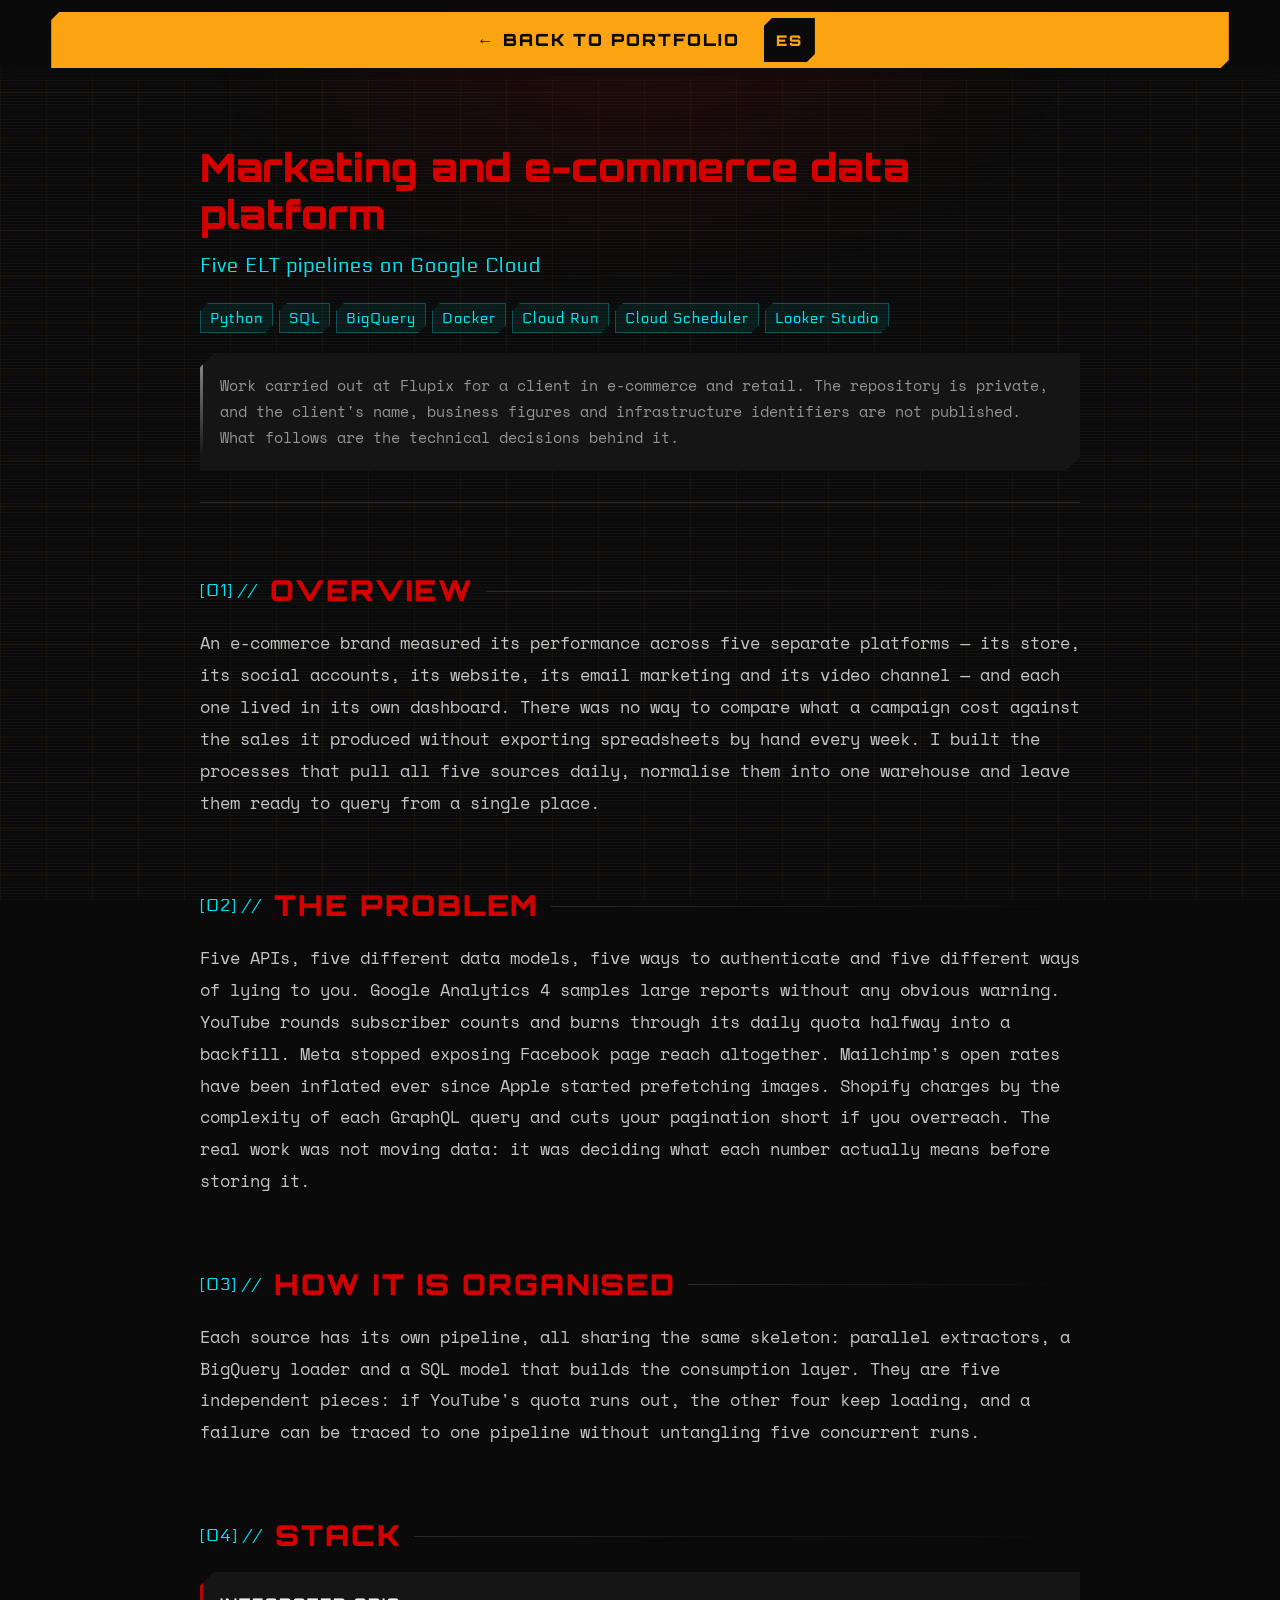
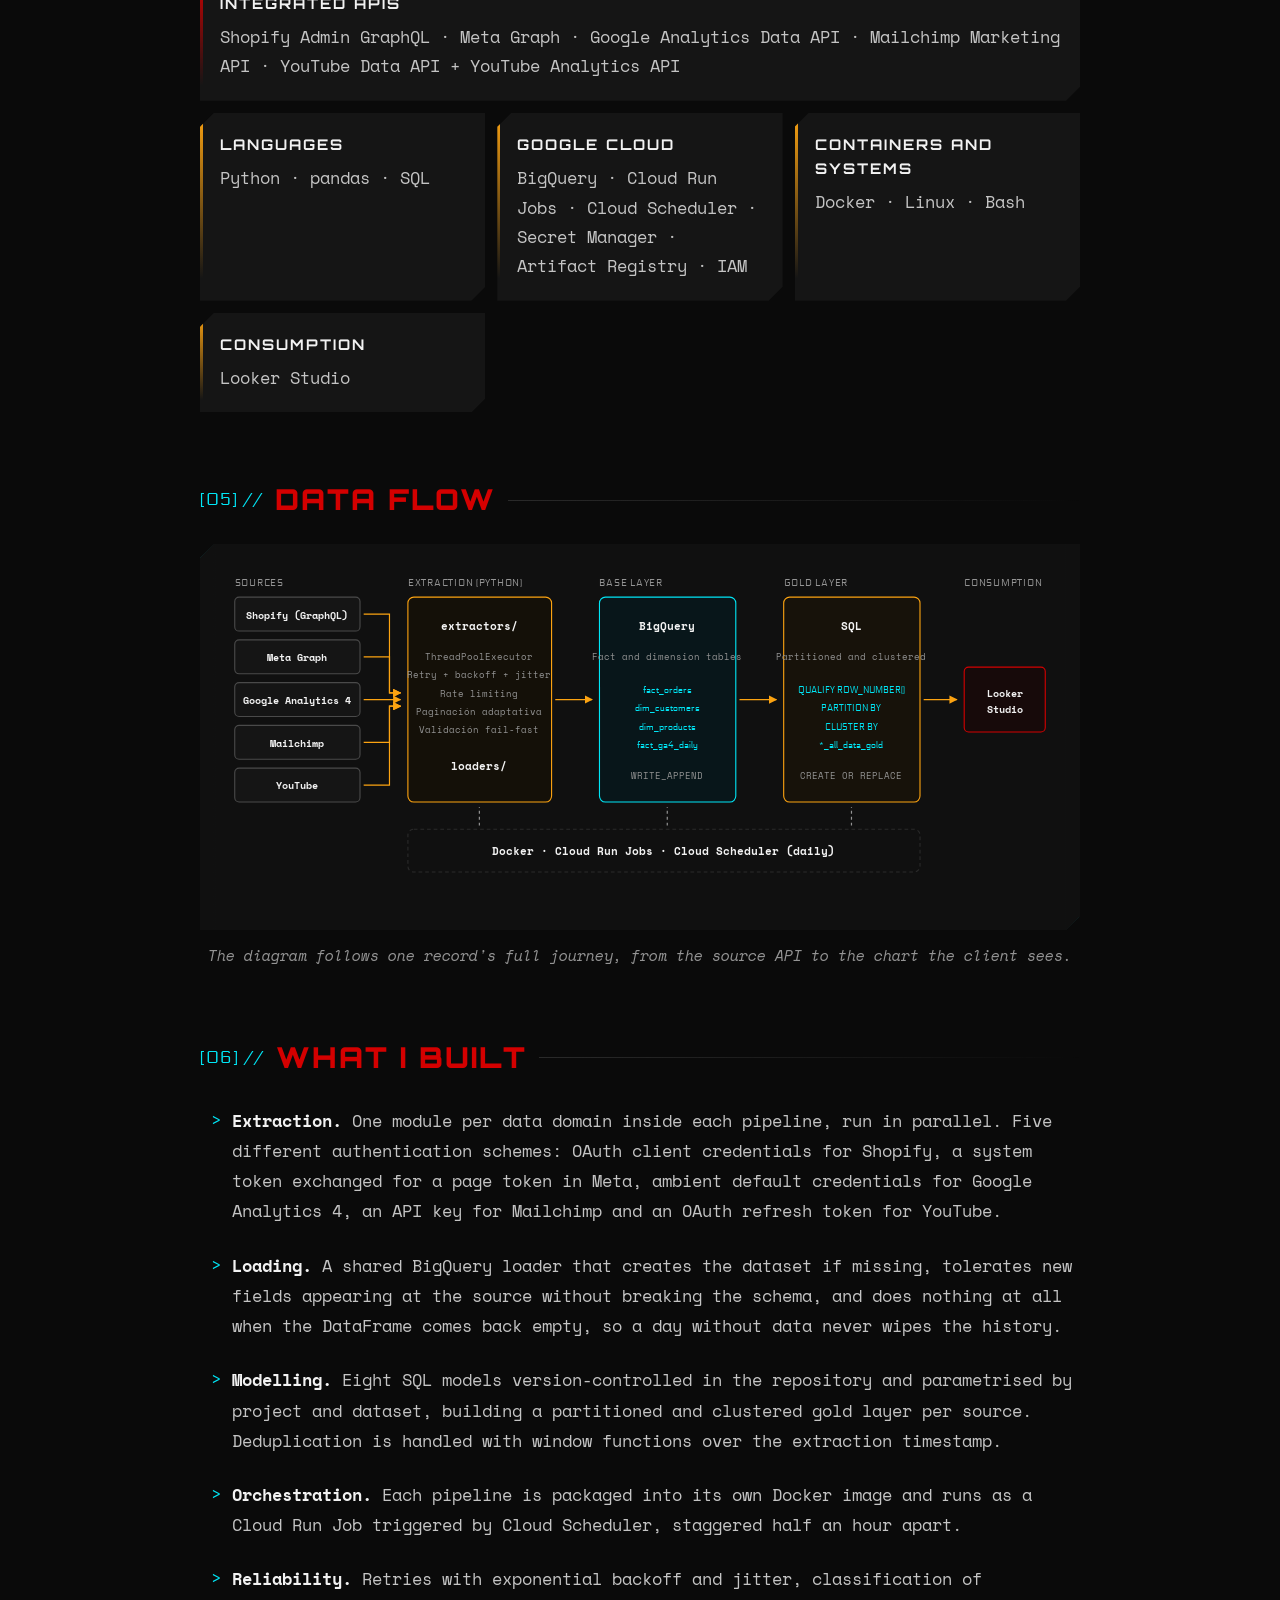
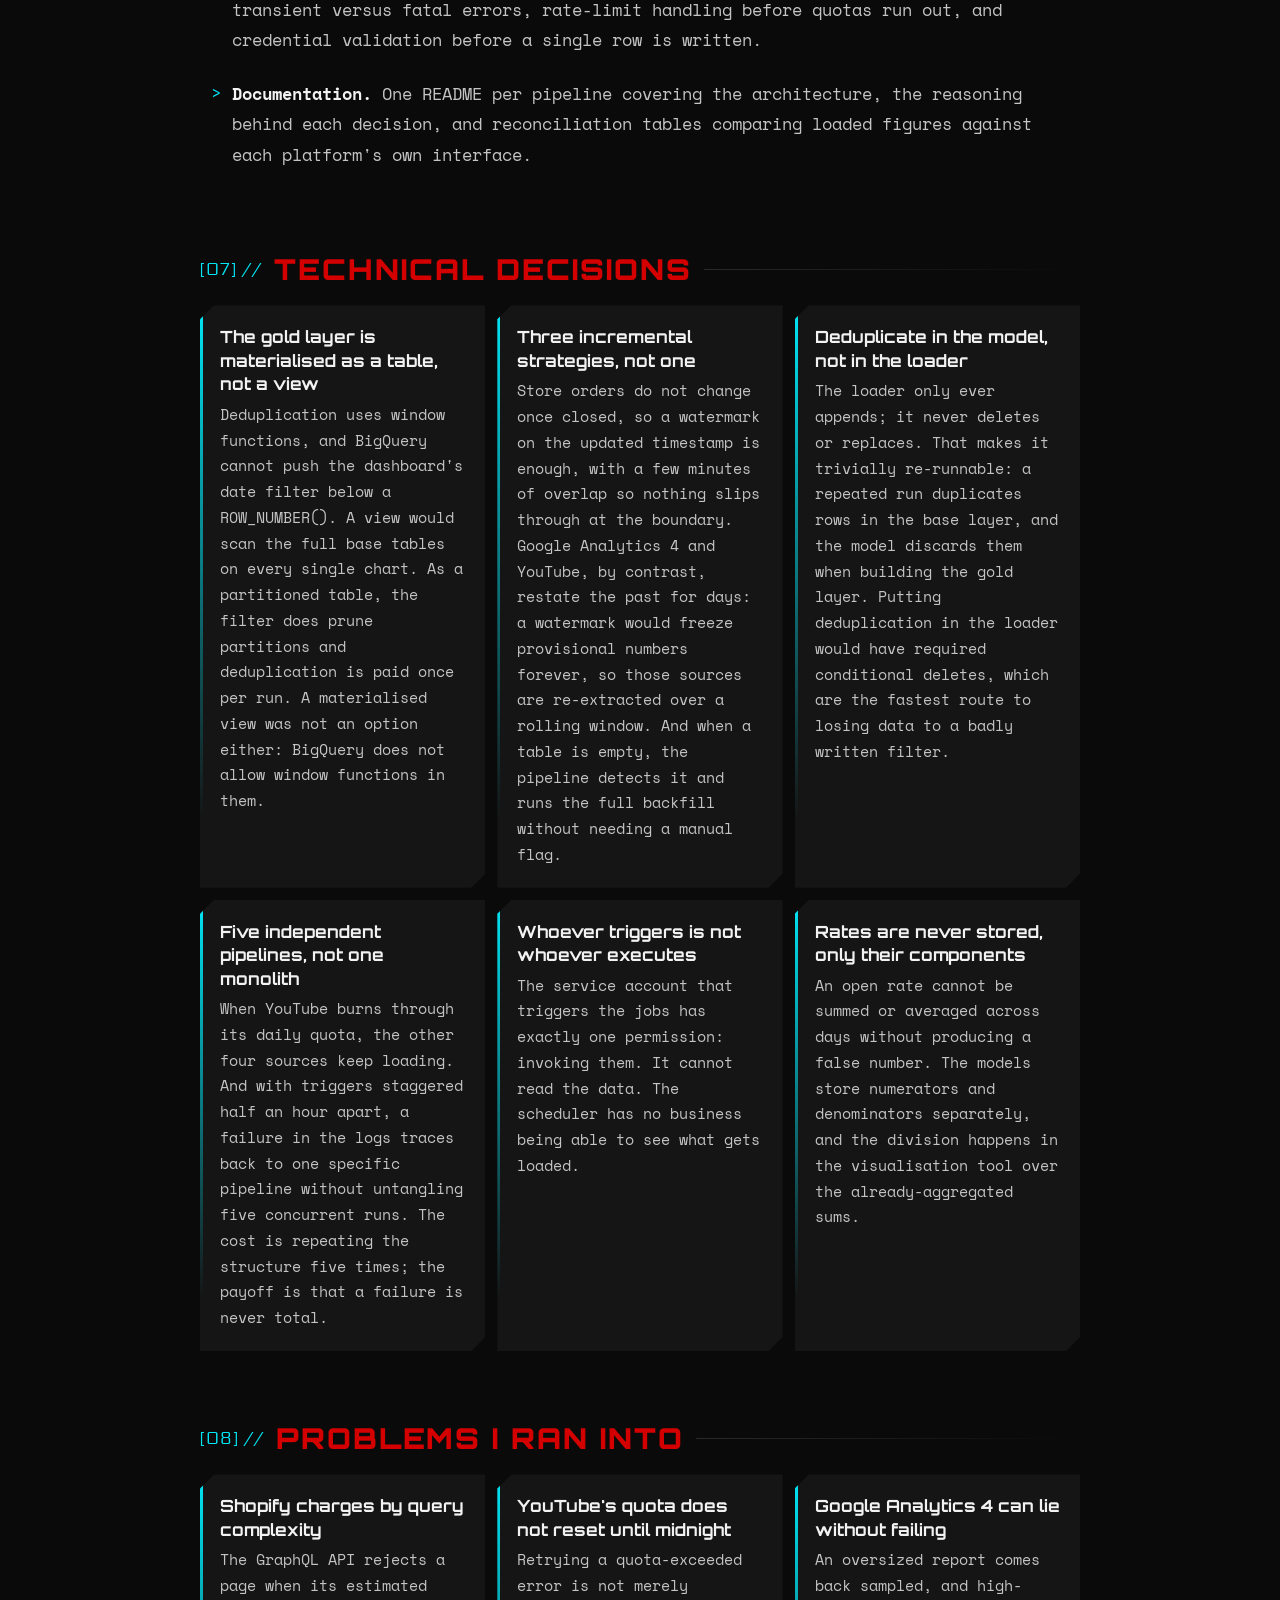
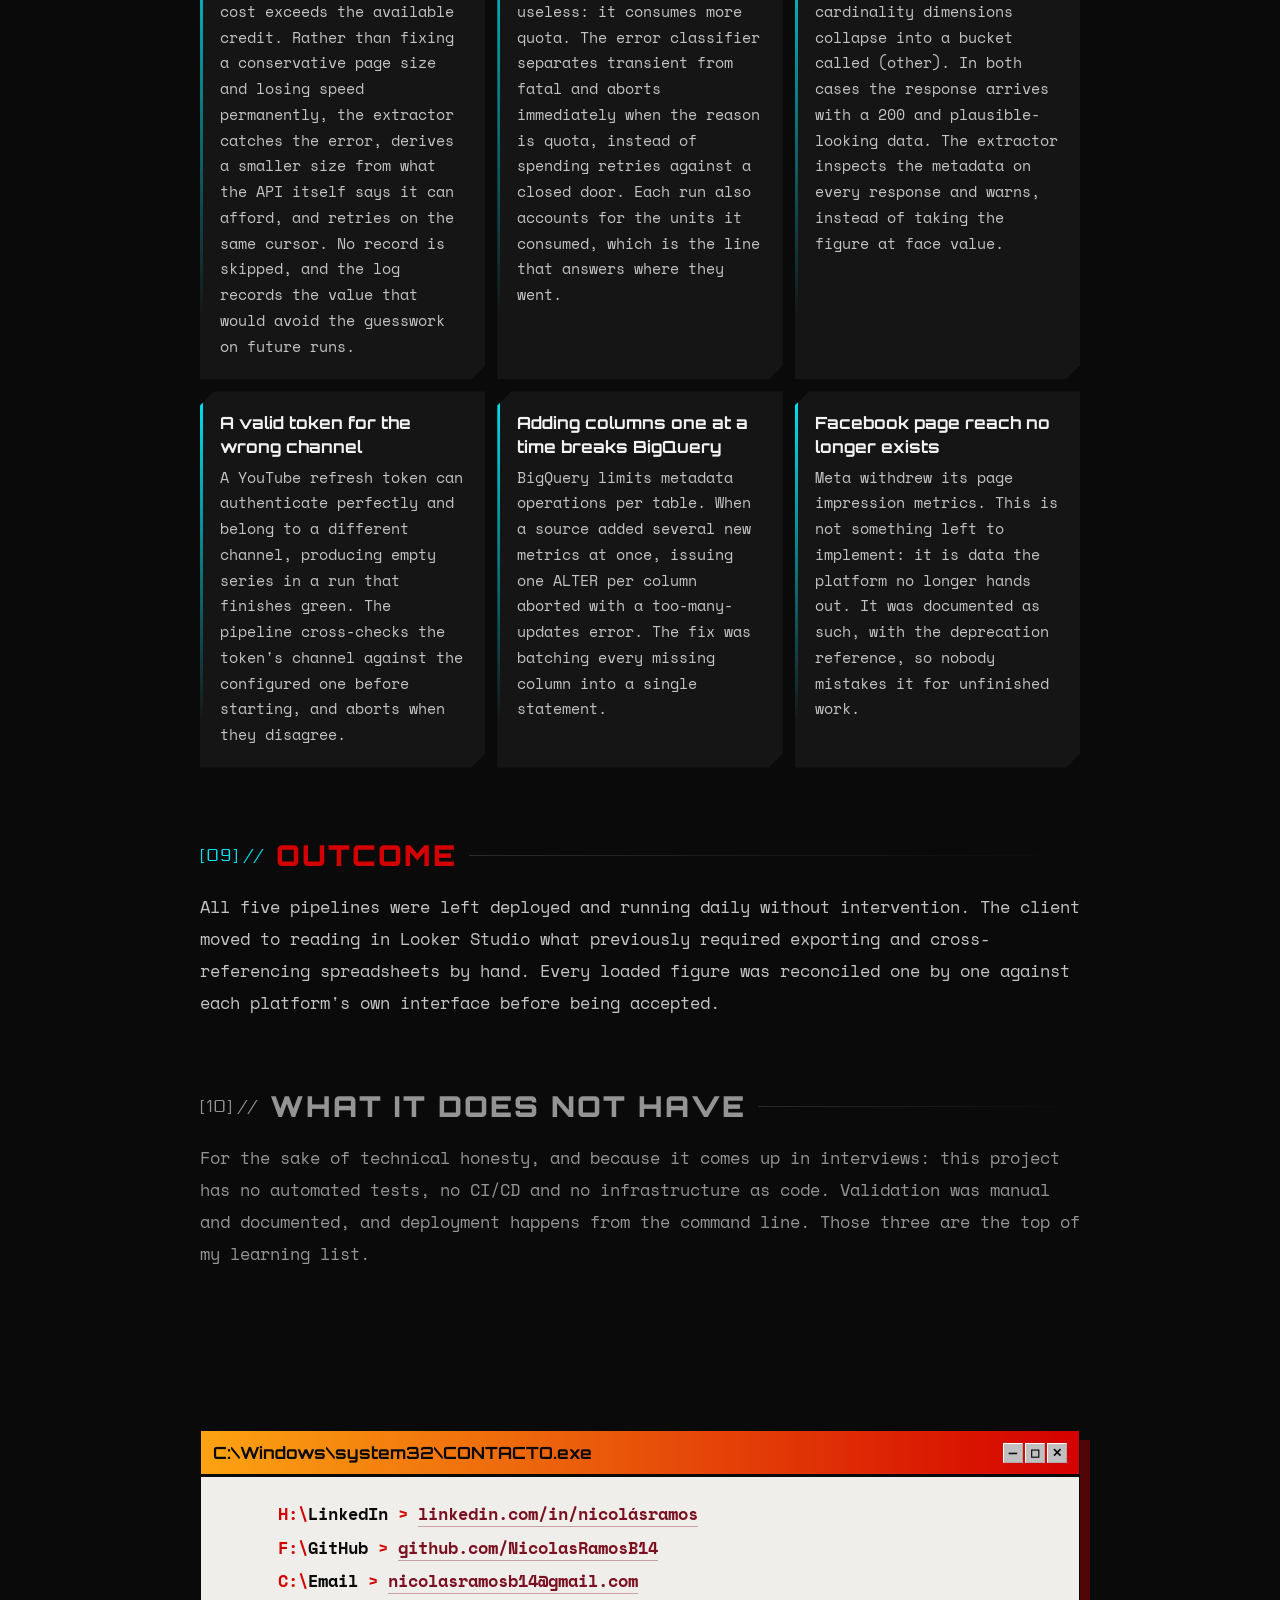
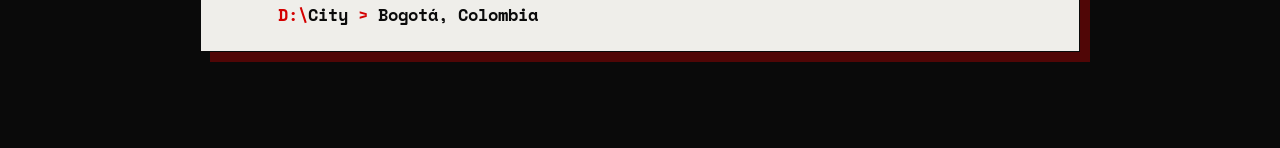
==== case-study.html @ 52968692 "Version 2.0 actualización global del portafolio Date: Ago 21-2026" ====
<!DOCTYPE html>
<html lang="es">

<head>
    <meta charset="UTF-8">
    <meta name="viewport" content="width=device-width, initial-scale=1.0">
    <meta http-equiv="X-UA-Compatible" content="ie=edge">

    <title>Caso de estudio — Plataforma de datos | Nicolás Ramos</title>
    <meta name="description" content="Caso de estudio técnico: cinco pipelines ELT sobre Google Cloud. Cómo está organizado, decisiones técnicas y problemas resueltos.">
    <meta name="author" content="Nicolás Ramos Bolaños">

    <meta property="og:type" content="article">
    <meta property="og:title" content="Caso de estudio — Plataforma de datos de marketing y e-commerce">
    <meta property="og:description" content="Cinco pipelines ELT sobre Google Cloud.">

    <link rel="icon" type="image/x-icon" href="Images/icon.png">
    <link rel="stylesheet" href="styles.css">
    <link rel="preconnect" href="https://fonts.googleapis.com">
    <link rel="preconnect" href="https://fonts.gstatic.com" crossorigin>
    <link href="https://fonts.googleapis.com/css2?family=Electrolize&family=Orbitron:wght@400..900&family=Space+Mono:ital,wght@0,400;0,700;1,400;1,700&display=swap" rel="stylesheet">
</head>

<body class="case-study-page">

    <header>
        <div class="button-container">
            <a href="index.html" class="button-header" data-i18n="cs.back">← Volver al portafolio</a>
            <button type="button" id="lang-toggle" class="button-header lang-toggle"
                    data-i18n="nav.lang" data-i18n-label="nav.langLabel" aria-label="Ver el sitio en inglés">EN</button>
        </div>
    </header>

    <main class="case-study">

        <!-- ================= Cabecera ================= -->
        <section class="cs-hero">
            <h1 data-i18n="cs.title">Plataforma de datos de marketing y e-commerce</h1>
            <p class="cs-subtitle" data-i18n="cs.subtitle">Cinco pipelines ELT sobre Google Cloud</p>
            <div class="tags">
                <span class="tag">Python</span>
                <span class="tag">SQL</span>
                <span class="tag">BigQuery</span>
                <span class="tag">Docker</span>
                <span class="tag">Cloud Run</span>
                <span class="tag">Cloud Scheduler</span>
                <span class="tag">Looker Studio</span>
            </div>
            <p class="cs-notice" data-i18n="cs.confidential">
                Trabajo realizado en Flupix para un cliente del sector e-commerce y retail.
            </p>
        </section>

        <!-- ================= Resumen ================= -->
        <section class="cs-block">
            <h2 data-i18n="cs.overviewTitle">Resumen</h2>
            <p data-i18n="cs.overviewBody"></p>
        </section>

        <!-- ================= Problema ================= -->
        <section class="cs-block">
            <h2 data-i18n="cs.problemTitle">El problema</h2>
            <p data-i18n="cs.problemBody"></p>
        </section>

        <!-- ================= Arquitectura + diagrama ================= -->
        <section class="cs-block">
            <h2 data-i18n="cs.archTitle">Cómo está organizado</h2>
            <p data-i18n="cs.archBody"></p>

        </section>

        <!-- ================= Stack ================= -->
        <section class="cs-block">
            <h2 data-i18n="cs.stackTitle">Stack</h2>
            <div class="stack-grid">
                <div class="stack-group stack-group-wide">
                    <h3 data-i18n="cs.stackApis">APIs integradas</h3>
                    <p>Shopify Admin GraphQL · Meta Graph · Google Analytics Data API · Mailchimp Marketing API · YouTube Data API + YouTube Analytics API</p>
                </div>
                <div class="stack-group">
                    <h3 data-i18n="stack.languages">Lenguajes</h3>
                    <p>Python · pandas · SQL</p>
                </div>
                <div class="stack-group">
                    <h3 data-i18n="stack.cloud">Google Cloud</h3>
                    <p>BigQuery · Cloud Run Jobs · Cloud Scheduler · Secret Manager · Artifact Registry · IAM</p>
                </div>
                <div class="stack-group">
                    <h3 data-i18n="stack.systems">Contenedores y sistemas</h3>
                    <p>Docker · Linux · Bash</p>
                </div>
                <div class="stack-group">
                    <h3 data-i18n="cs.stackConsume">Consumo</h3>
                    <p>Looker Studio</p>
                </div>
            </div>
        </section>

        <!-- ================= Flujo de datos ================= -->
        <section class="cs-block">
            <h2 data-i18n="cs.flowTitle">Flujo de datos</h2>
            <div class="cs-diagram">
                <!--
                    Diagrama en SVG inline: escala a cualquier ancho sin perder
                    nitidez, pesa menos que una imagen y sus etiquetas son texto
                    real, así que se traducen con el resto de la página y se
                    pueden seleccionar y buscar.
                -->
                <svg viewBox="0 0 1140 470" role="img" aria-labelledby="diagram-title" preserveAspectRatio="xMidYMid meet">
                    <title id="diagram-title" data-i18n="cs.flowTitle">Flujo de datos</title>

                    <defs>
                        <marker id="arrow" viewBox="0 0 10 10" refX="9" refY="5"
                                markerWidth="7" markerHeight="7" orient="auto-start-reverse">
                            <path d="M 0 0 L 10 5 L 0 10 z" fill="#FCA311"></path>
                        </marker>
                    </defs>

                    <!-- ---------- Columna 1: fuentes ---------- -->
                    <text class="d-caption" x="20" y="30" data-i18n="cs.diagSources">Fuentes</text>
                    <g class="d-box d-box-source">
                        <rect x="20" y="45" width="170" height="46" rx="6"></rect>
                        <text class="d-label" x="105" y="74">Shopify (GraphQL)</text>
                    </g>
                    <g class="d-box d-box-source">
                        <rect x="20" y="103" width="170" height="46" rx="6"></rect>
                        <text class="d-label" x="105" y="132">Meta Graph</text>
                    </g>
                    <g class="d-box d-box-source">
                        <rect x="20" y="161" width="170" height="46" rx="6"></rect>
                        <text class="d-label" x="105" y="190">Google Analytics 4</text>
                    </g>
                    <g class="d-box d-box-source">
                        <rect x="20" y="219" width="170" height="46" rx="6"></rect>
                        <text class="d-label" x="105" y="248">Mailchimp</text>
                    </g>
                    <g class="d-box d-box-source">
                        <rect x="20" y="277" width="170" height="46" rx="6"></rect>
                        <text class="d-label" x="105" y="306">YouTube</text>
                    </g>

                    <!-- flechas fuentes -> extracción -->
                    <path class="d-arrow" d="M 195 68  H 230 V 175 H 245" marker-end="url(#arrow)"></path>
                    <path class="d-arrow" d="M 195 126 H 230 V 175 H 245" marker-end="url(#arrow)"></path>
                    <path class="d-arrow" d="M 195 184 H 245" marker-end="url(#arrow)"></path>
                    <path class="d-arrow" d="M 195 242 H 230 V 193 H 245" marker-end="url(#arrow)"></path>
                    <path class="d-arrow" d="M 195 300 H 230 V 193 H 245" marker-end="url(#arrow)"></path>

                    <!-- ---------- Columna 2: extracción ---------- -->
                    <text class="d-caption" x="255" y="30" data-i18n="cs.diagExtract">Extracción (Python)</text>
                    <g class="d-box d-box-proc">
                        <rect x="255" y="45" width="195" height="278" rx="8"></rect>
                        <text class="d-label" x="352" y="90">extractors/</text>
                        <text class="d-sub" x="352" y="130">ThreadPoolExecutor</text>
                        <text class="d-sub" x="352" y="155">Retry + backoff + jitter</text>
                        <text class="d-sub" x="352" y="180">Rate limiting</text>
                        <text class="d-sub" x="352" y="205">Paginación adaptativa</text>
                        <text class="d-sub" x="352" y="230">Validación fail-fast</text>
                        <text class="d-label" x="352" y="280">loaders/</text>
                    </g>

                    <path class="d-arrow" d="M 455 184 H 505" marker-end="url(#arrow)"></path>

                    <!-- ---------- Columna 3: capa base ---------- -->
                    <text class="d-caption" x="515" y="30" data-i18n="cs.diagBase">Capa base</text>
                    <g class="d-box d-box-store">
                        <rect x="515" y="45" width="185" height="278" rx="8"></rect>
                        <text class="d-label" x="607" y="90">BigQuery</text>
                        <text class="d-sub" x="607" y="130" data-i18n="cs.diagBaseDetail">Tablas de hechos y dimensiones</text>
                        <text class="d-mono" x="607" y="175">fact_orders</text>
                        <text class="d-mono" x="607" y="200">dim_customers</text>
                        <text class="d-mono" x="607" y="225">dim_products</text>
                        <text class="d-mono" x="607" y="250">fact_ga4_daily</text>
                        <text class="d-sub" x="607" y="292">WRITE_APPEND</text>
                    </g>

                    <path class="d-arrow" d="M 705 184 H 755" marker-end="url(#arrow)"></path>

                    <!-- ---------- Columna 4: capa oro ---------- -->
                    <text class="d-caption" x="765" y="30" data-i18n="cs.diagGold">Capa oro</text>
                    <g class="d-box d-box-gold">
                        <rect x="765" y="45" width="185" height="278" rx="8"></rect>
                        <text class="d-label" x="857" y="90">SQL</text>
                        <text class="d-sub" x="857" y="130" data-i18n="cs.diagGoldDetail">Particionada y clusterizada</text>
                        <text class="d-mono" x="857" y="175">QUALIFY ROW_NUMBER()</text>
                        <text class="d-mono" x="857" y="200">PARTITION BY</text>
                        <text class="d-mono" x="857" y="225">CLUSTER BY</text>
                        <text class="d-mono" x="857" y="250">*_all_data_gold</text>
                        <text class="d-sub" x="857" y="292">CREATE OR REPLACE</text>
                    </g>

                    <path class="d-arrow" d="M 955 184 H 1000" marker-end="url(#arrow)"></path>

                    <!-- ---------- Columna 5: consumo ---------- -->
                    <text class="d-caption" x="1010" y="30" data-i18n="cs.diagConsume">Consumo</text>
                    <g class="d-box d-box-out">
                        <rect x="1010" y="140" width="110" height="88" rx="6"></rect>
                        <text class="d-label d-label-sm" x="1065" y="180">Looker</text>
                        <text class="d-label d-label-sm" x="1065" y="202">Studio</text>
                    </g>

                    <!-- ---------- Banda de orquestación ---------- -->
                    <g class="d-box d-box-orch">
                        <rect x="255" y="360" width="695" height="58" rx="8"></rect>
                        <text class="d-label" x="602" y="395" data-i18n="cs.diagOrchestration">Docker · Cloud Run Jobs · Cloud Scheduler (diario)</text>
                    </g>
                    <path class="d-arrow d-arrow-dashed" d="M 352 355 V 330"></path>
                    <path class="d-arrow d-arrow-dashed" d="M 607 355 V 330"></path>
                    <path class="d-arrow d-arrow-dashed" d="M 857 355 V 330"></path>
                </svg>
            </div>
            <p class="cs-caption" data-i18n="cs.flowBody"></p>
        </section>

        <!-- ================= Implementación ================= -->
        <section class="cs-block">
            <h2 data-i18n="cs.implTitle">Qué construí</h2>
            <ul class="cs-list">
                <li data-i18n="cs.impl1"></li>
                <li data-i18n="cs.impl2"></li>
                <li data-i18n="cs.impl3"></li>
                <li data-i18n="cs.impl4"></li>
                <li data-i18n="cs.impl5"></li>
                <li data-i18n="cs.impl6"></li>
            </ul>
        </section>

        <!-- ================= Decisiones ================= -->
        <section class="cs-block">
            <h2 data-i18n="cs.decisionsTitle">Decisiones técnicas</h2>
            <div class="cs-cards">
                <article class="cs-card">
                    <h3 data-i18n="cs.dec1title"></h3>
                    <p data-i18n="cs.dec1body"></p>
                </article>
                <article class="cs-card">
                    <h3 data-i18n="cs.dec2title"></h3>
                    <p data-i18n="cs.dec2body"></p>
                </article>
                <article class="cs-card">
                    <h3 data-i18n="cs.dec3title"></h3>
                    <p data-i18n="cs.dec3body"></p>
                </article>
                <article class="cs-card">
                    <h3 data-i18n="cs.dec4title"></h3>
                    <p data-i18n="cs.dec4body"></p>
                </article>
                <article class="cs-card">
                    <h3 data-i18n="cs.dec5title"></h3>
                    <p data-i18n="cs.dec5body"></p>
                </article>
                <article class="cs-card">
                    <h3 data-i18n="cs.dec6title"></h3>
                    <p data-i18n="cs.dec6body"></p>
                </article>
            </div>
        </section>

        <!-- ================= Problemas ================= -->
        <section class="cs-block">
            <h2 data-i18n="cs.challengesTitle">Problemas encontrados</h2>
            <div class="cs-cards">
                <article class="cs-card">
                    <h3 data-i18n="cs.ch1title"></h3>
                    <p data-i18n="cs.ch1body"></p>
                </article>
                <article class="cs-card">
                    <h3 data-i18n="cs.ch2title"></h3>
                    <p data-i18n="cs.ch2body"></p>
                </article>
                <article class="cs-card">
                    <h3 data-i18n="cs.ch3title"></h3>
                    <p data-i18n="cs.ch3body"></p>
                </article>
                <article class="cs-card">
                    <h3 data-i18n="cs.ch4title"></h3>
                    <p data-i18n="cs.ch4body"></p>
                </article>
                <article class="cs-card">
                    <h3 data-i18n="cs.ch5title"></h3>
                    <p data-i18n="cs.ch5body"></p>
                </article>
                <article class="cs-card">
                    <h3 data-i18n="cs.ch6title"></h3>
                    <p data-i18n="cs.ch6body"></p>
                </article>
            </div>
        </section>

        <!-- ================= Resultado ================= -->
        <section class="cs-block">
            <h2 data-i18n="cs.outcomeTitle">Resultado</h2>
            <p data-i18n="cs.outcomeBody"></p>
        </section>

        <!-- ================= Límites ================= -->
        <section class="cs-block cs-block-honest">
            <h2 data-i18n="cs.notBuiltTitle">Qué no tiene</h2>
            <p data-i18n="cs.notBuiltBody"></p>
        </section>

    </main>

    <footer>
        <div id="Contacto" class="card-footer">
            <div class="head">
                C:\Windows\system32\CONTACTO.exe
                <div class="window-controls">
                    <div class="control-button">—</div>
                    <div class="control-button">◻</div>
                    <div class="control-button">✕</div>
                </div>
            </div>
            <div class="content">
                <span class="degradado">H:\</span><span data-i18n="footer.linkedin">linkedin</span><span class="degradado"> &gt; </span>
                <a href="https://www.linkedin.com/in/nicol%C3%A1sramos" target="_blank" rel="noopener">linkedin.com/in/nicolásramos</a>
                <br>
                <span class="degradado">F:\</span><span data-i18n="footer.github">GitHub</span><span class="degradado"> &gt; </span>
                <a href="https://github.com/NicolasRamosB14" target="_blank" rel="noopener">github.com/NicolasRamosB14</a>
                <br>
                <span class="degradado">C:\</span><span data-i18n="footer.email">Correo</span><span class="degradado"> &gt; </span>
                <a href="mailto:nicolasramosb14@gmail.com">nicolasramosb14@gmail.com</a>
                <br>
                <span class="degradado">D:\</span><span data-i18n="footer.city">Ciudad</span><span class="degradado"> &gt; </span>
                <span data-i18n="footer.cityValue">Bogotá, Colombia</span>
                <br>
            </div>
        </div>
    </footer>

    <script src="i18n.js"></script>
</body>

</html>
---- styles.css ----
/* ============================================================================
   Nicolás Ramos — Portafolio
   Hoja de estilos única para index.html y case-study.html

   Concepto: HUD de una consola de ingeniería de datos. No es neón por el neón:
   la página se comporta como un panel de instrumentos — secciones numeradas,
   esquinas achaflanadas, barras de trazado, rejilla y líneas de barrido de
   fondo. Encaja con el perfil (datos, pipelines, Linux) y con la ventana CMD
   del pie, que ya existía y era lo único con personalidad propia.

   Orden del archivo, y conviene mantenerlo:
     1. Tokens          — color, tipografía fluida, espaciado, geometría
     2. Base            — reset, body, foco, movimiento reducido
     3. Contenedor      — un único sistema de anchos
     4. Motivos HUD     — chaflán, textura, títulos numerados, glitch
     5. Componentes     — header, hero, stack, timeline, proyectos, caso de
                          estudio, diagrama, easter egg, pie
     6. Responsive      — agrupado al final, tres puntos de corte

   Regla de oro: ningún valor hex fuera de la sección 1. Si hace falta un tono
   nuevo, se añade como token. Las únicas excepciones son las capas
   semitransparentes de un solo uso (sombras, veladuras, la textura de fondo),
   que se escriben en rgba junto a su uso porque fuera de él no significan nada.
   ========================================================================== */


/* ============================================================================
   1. TOKENS
   ========================================================================== */

:root {
    /* --- Superficies: cinco pasos, no quince grises sueltos --------------- */
    --bg:         #0A0A0A;
    --surface-1:  #101010;
    --surface-2:  #151515;
    --surface-3:  #1C1C1C;
    --line:       #2A2A2A;
    --line-soft:  #1E1E1E;

    /* --- Texto: cuatro niveles, todos verificados sobre --bg -------------- */
    --text:       #F2F2F2;
    --text-2:     #C4C4C4;
    --text-3:     #949494;
    --text-inv:   #0A0A0A;

    /* --- Acentos ---------------------------------------------------------
       Tres, con un trabajo asignado cada uno. Si un elemento no encaja en
       ninguno de los tres, el problema es del elemento, no de la paleta.   */
    --signal:     #D40000;   /* títulos, lo actual, lo que alerta          */
    --action:     #FCA311;   /* enlaces, botones, foco: lo que se pulsa    */
    --data:       #00E6F6;   /* código, etiquetas técnicas, diagrama       */

    --signal-dim: rgba(212, 0, 0, 0.35);
    --action-dim: rgba(252, 163, 17, 0.30);
    --data-dim:   rgba(0, 230, 246, 0.28);

    /* --- Easter egg: deliberadamente fuera del sistema --------------------
       El huevo de pascua debe sentirse como otra máquina. Estos dos colores
       no aparecen en ninguna otra parte de la página.                      */
    --egg-1:      #c81d77;
    --egg-2:      #6710c2;
    --egg-3:      #09b2be;
    --egg-4:      #f8f005;
    --egg-5:      #00E6F6;
    --egg-6:      #280B34;

    /* --- Relleno de las cajas del diagrama -------------------------------
       Cada uno es su color de acento llevado casi al negro: la caja se lee
       como "de la familia de" sin competir con el trazo del borde.        */
    --fill-source: #4A4A4A;
    --fill-proc:   #141008;
    --fill-store:  #08161A;
    --fill-gold:   #17120A;
    --fill-out:    #170A0A;

    /* --- Ventana de terminal del pie -------------------------------------
       Gris de sistema operativo de los noventa. Es el único bloque claro de
       la página y está así a propósito.                                    */
    --win-face:   #EFEEEA;
    --win-chrome: #C0C0C0;
    --win-hi:     #FFFFFF;
    --win-link:   #7A1020;

    /* --- Tipografía ------------------------------------------------------ */
    --font-display: 'Orbitron', sans-serif;
    --font-body:    'Space Mono', monospace;
    --font-hud:     'Electrolize', sans-serif;   /* ya se descargaba y no se usaba */

    /* Escala fluida. Sustituye a las ~40 sobreescrituras de font-size que
       antes vivían repartidas por las media queries. */
    --step--1: clamp(0.80rem, 0.76rem + 0.20vw, 0.92rem);
    --step-0:  clamp(0.95rem, 0.91rem + 0.22vw, 1.05rem);
    --step-1:  clamp(1.05rem, 0.99rem + 0.32vw, 1.25rem);
    --step-2:  clamp(1.30rem, 1.12rem + 0.85vw, 1.85rem);
    --step-3:  clamp(1.60rem, 1.25rem + 1.60vw, 2.45rem);
    --step-4:  clamp(2.10rem, 1.35rem + 3.30vw, 3.80rem);

    /* --- Espaciado ------------------------------------------------------- */
    --space-1: 6px;
    --space-2: 12px;
    --space-3: 20px;
    --space-4: 32px;
    --space-5: clamp(38px, 6vw, 64px);
    --space-6: clamp(56px, 9vw, 96px);

    /* --- Layout ----------------------------------------------------------
       min() resuelve de una vez los dos extremos: 92vw en móvil, 1180px
       fijos a partir de 1283px de ancho. Sin esto, una pantalla de 2560px
       daba líneas de más de 2300px, ilegibles.                             */
    --container:        min(1180px, 92vw);
    --container-narrow: min(880px, 92vw);

    /* --- Geometría del HUD -----------------------------------------------
       El chaflán es el gesto que separa un panel de instrumentos de una
       tarjeta redondeada de plantilla. Se corta la esquina superior
       izquierda y la inferior derecha; siempre las mismas dos, o el motivo
       deja de leerse como un sistema.                                      */
    --chamfer:    14px;
    --chamfer-sm: 8px;
    --clip: polygon(
        var(--chamfer) 0,
        100% 0,
        100% calc(100% - var(--chamfer)),
        calc(100% - var(--chamfer)) 100%,
        0 100%,
        0 var(--chamfer));
    --clip-sm: polygon(
        var(--chamfer-sm) 0,
        100% 0,
        100% calc(100% - var(--chamfer-sm)),
        calc(100% - var(--chamfer-sm)) 100%,
        0 100%,
        0 var(--chamfer-sm));

    --ease: cubic-bezier(0.22, 0.61, 0.36, 1);

    /* Permite animar height: 0 → auto en los navegadores que lo soportan.
       Donde no, el cambio es instantáneo pero correcto: nunca se corta el
       contenido, que es lo que pasaba con el max-height fijo de antes. */
    interpolate-size: allow-keywords;
}


/* ============================================================================
   2. BASE
   ========================================================================== */

*,
*::before,
*::after {
    margin: 0;
    padding: 0;
    box-sizing: border-box;
}

html {
    scroll-behavior: smooth;
    -webkit-text-size-adjust: 100%;
}

body {
    background-color: var(--bg);
    /* El archivo anterior declaraba color: #0A0A0A sobre fondo #0A0A0A. Todo
       se veía sólo porque cada regla redefinía el color por su cuenta, y
       cualquier elemento nuevo nacía invisible. */
    color: var(--text);
    font-family: var(--font-body);
    line-height: 1.65;
    counter-reset: hud;
    overflow-x: hidden;
}

img {
    max-width: 100%;
    display: block;
}

a {
    color: var(--action);
}

/* El sitio no tenía ningún indicador de foco: era imposible navegarlo con
   teclado. El contorno usa el color de acción, que es justamente el que marca
   "esto se pulsa". */
:focus-visible {
    outline: 2px solid var(--action);
    outline-offset: 3px;
}

/* Los anclajes del header apuntan a secciones; sin esto el título queda
   debajo de la barra fija. */
[id] {
    scroll-margin-top: 110px;
}

@media (prefers-reduced-motion: reduce) {
    html { scroll-behavior: auto; }

    *,
    *::before,
    *::after {
        animation-duration: 0.001ms !important;
        animation-iteration-count: 1 !important;
        transition-duration: 0.001ms !important;
    }
}


/* ============================================================================
   3. CONTENEDOR
   ========================================================================== */

/* Antes cada sección repetía su propio max-width y su propio padding (40px,
   30px 40px, 0 5vw, 50px 20px...), y por eso los bloques no alineaban entre
   sí verticalmente. Ahora hay un único contenedor. */
.hero,
.stack-section,
.timeline-section,
.projects-section,
.case-study {
    width: var(--container);
    margin-inline: auto;
    padding-block: var(--space-5);
}

.case-study {
    width: var(--container-narrow);
    padding-bottom: var(--space-6);
}


/* ============================================================================
   4. MOTIVOS HUD
   ========================================================================== */

/* --- 4.1 Textura de fondo -------------------------------------------------
   Rejilla técnica y líneas de barrido, ambas a opacidad muy baja. Es un solo
   pseudo-elemento fijo: no toca ningún componente y se puede quitar de un
   plumazo. Nota importante: las secciones ya no llevan background propio,
   precisamente para que esta capa se vea a través de toda la página. */
body::before {
    content: "";
    position: fixed;
    inset: 0;
    z-index: -1;
    pointer-events: none;
    background-image:
        repeating-linear-gradient(0deg,
            rgba(255, 255, 255, 0.030) 0 1px, transparent 1px 3px),
        linear-gradient(rgba(252, 163, 17, 0.045) 1px, transparent 1px),
        linear-gradient(90deg, rgba(252, 163, 17, 0.045) 1px, transparent 1px);
    background-size: 100% 3px, 46px 46px, 46px 46px;
}

/* Halo tenue en la parte alta: da profundidad al hero sin usar una imagen. */
body::after {
    content: "";
    position: fixed;
    top: -220px;
    left: 50%;
    width: 900px;
    height: 520px;
    transform: translateX(-50%);
    z-index: -1;
    pointer-events: none;
    background: radial-gradient(ellipse at center,
        var(--signal-dim) 0%, transparent 68%);
    opacity: 0.30;
}

/* --- 4.2 Encabezados numerados de consola ---------------------------------
   Un único bloque gobierna todos los títulos de sección de las dos páginas.
   El número lo lleva un contador CSS, así que insertar o mover una sección no
   obliga a renumerar nada a mano. */
.stack-section > h2,
.timeline-section > h2,
.projects-section > h2,
.cs-block > h2 {
    counter-increment: hud;
    display: flex;
    align-items: center;
    gap: var(--space-2);
    font-family: var(--font-display);
    font-size: var(--step-2);
    font-weight: 900;
    letter-spacing: 2px;
    text-transform: uppercase;
    color: var(--signal);
    margin-bottom: var(--space-2);
}

.stack-section > h2::before,
.timeline-section > h2::before,
.projects-section > h2::before,
.cs-block > h2::before {
    content: "[" counter(hud, decimal-leading-zero) "] //";
    flex: none;
    font-family: var(--font-hud);
    font-size: var(--step-0);
    font-weight: 400;
    letter-spacing: 1px;
    color: var(--data);
    text-transform: none;
}

/* La línea de trazado ocupa lo que sobre: el título siempre llega al borde
   derecho del contenedor, como una fila de terminal. */
.stack-section > h2::after,
.timeline-section > h2::after,
.projects-section > h2::after,
.cs-block > h2::after {
    content: "";
    flex: 1 1 auto;
    height: 1px;
    min-width: 20px;
    background: linear-gradient(90deg, var(--line) 0%, transparent 100%);
}

.section-subtitle {
    color: var(--text-3);
    font-family: var(--font-body);
    font-size: var(--step-0);
    margin-bottom: var(--space-4);
}

/* --- 4.3 Superficie de tarjeta -------------------------------------------
   Chaflán + barra de trazado a la izquierda. Sustituye al border-left de 3px
   sobre caja redondeada, que era el patrón por defecto de cualquier plantilla
   oscura. La barra se degrada hacia abajo: marca el arranque del bloque. */
.stack-group,
.timeline-entry,
.cs-card,
.project-card,
.card-hidden,
.cs-notice {
    position: relative;
    background-color: var(--surface-2);
    clip-path: var(--clip);
    padding: var(--space-3) var(--space-3);
}

.stack-group::before,
.timeline-entry::before,
.cs-card::before,
.cs-notice::before {
    content: "";
    position: absolute;
    left: 0;
    top: 0;
    bottom: 0;
    width: 3px;
    background: linear-gradient(180deg, var(--action) 0%, transparent 88%);
}

.cs-card::before  { background: linear-gradient(180deg, var(--data) 0%, transparent 88%); }
.cs-notice::before { background: linear-gradient(180deg, var(--text-3) 0%, transparent 88%); }

/* --- 4.4 Marcador de esquina ---------------------------------------------
   Dos trazos en L en la esquina superior derecha. Se reserva a los dos
   bloques que deben captar la vista primero: el puesto actual y el proyecto
   destacado. Si se usara en todas las tarjetas dejaría de señalar nada. */
.timeline-entry-current::after,
.project-featured::after {
    content: "";
    position: absolute;
    top: var(--space-2);
    right: var(--space-2);
    width: 16px;
    height: 16px;
    border-top: 2px solid var(--signal);
    border-right: 2px solid var(--signal);
    pointer-events: none;
}

/* --- 4.5 Glitch -----------------------------------------------------------
   La animación existía en el archivo anterior, pero atada a un único botón.
   Aquí se convierte en una clase reutilizable de dos capas desplazadas, en
   rojo y cian. Pasa la mayor parte del ciclo invisible (clip-path al 50/50):
   son destellos breves, no un parpadeo continuo que estorbe la lectura.
   Necesita data-text en el elemento. */
.glitch {
    position: relative;
    isolation: isolate;
}

.glitch::before,
.glitch::after {
    content: attr(data-text);
    position: absolute;
    inset: 0;
    background-color: var(--bg);
    clip-path: inset(50% 0 50% 0);
    pointer-events: none;
}

.glitch::before {
    color: var(--data);
    transform: translate(-3px, -1px);
    animation: glitch-cyan 5.5s infinite steps(2, end);
}

.glitch::after {
    color: var(--signal);
    transform: translate(3px, 1px);
    animation: glitch-red 5.5s infinite steps(2, end);
}

.glitch:hover::before { animation-duration: 0.7s; }
.glitch:hover::after  { animation-duration: 0.7s; }

@keyframes glitch-cyan {
    0%, 92%, 100% { clip-path: inset(50% 0 50% 0); }
    93%           { clip-path: inset(12% 0 74% 0); }
    95%           { clip-path: inset(58% 0 26% 0); }
    97%           { clip-path: inset(33% 0 51% 0); }
}

@keyframes glitch-red {
    0%, 92%, 100% { clip-path: inset(50% 0 50% 0); }
    94%           { clip-path: inset(70% 0 14% 0); }
    96%           { clip-path: inset(24% 0 63% 0); }
    98%           { clip-path: inset(46% 0 38% 0); }
}

/* --- 4.6 Enlace con barrido ---------------------------------------------- */
.inline-link {
    position: relative;
    display: inline-block;
    margin-top: var(--space-2);
    color: var(--action);
    font-family: var(--font-body);
    font-weight: 700;
    font-size: var(--step-0);
    text-decoration: none;
}

.inline-link::after {
    content: "";
    position: absolute;
    left: 0;
    bottom: -3px;
    width: 100%;
    height: 1px;
    background-color: var(--action);
    transform: scaleX(0);
    transform-origin: left;
    transition: transform 0.3s var(--ease);
}

.inline-link:hover::after {
    transform: scaleX(1);
}


/* ============================================================================
   5. COMPONENTES
   ========================================================================== */

/* --- 5.1 Header -----------------------------------------------------------
   La barra ámbar es la firma visual del sitio y se conserva, pero pasa a ser
   fija: la página es larga y no tenía forma de volver arriba. El desenfoque
   evita que el contenido se lea a través de ella al desplazarse. */
header {
    position: sticky;
    top: 0;
    z-index: 50;
    display: flex;
    justify-content: center;
    padding: var(--space-2) var(--space-3);
    background: linear-gradient(180deg,
        rgba(10, 10, 10, 0.94) 0%,
        rgba(10, 10, 10, 0.80) 70%,
        rgba(10, 10, 10, 0) 100%);
    backdrop-filter: blur(8px);
    -webkit-backdrop-filter: blur(8px);
}

.button-container {
    display: flex;
    flex-wrap: wrap;
    align-items: center;
    justify-content: center;
    gap: var(--space-1);
    width: var(--container);
    padding: var(--space-1) var(--space-2);
    background-color: var(--action);
    clip-path: var(--clip-sm);
    box-shadow: 0 6px 22px var(--action-dim), 0 2px 0 rgba(0, 0, 0, 0.55);
}

.button-header {
    display: flex;
    align-items: center;
    justify-content: center;
    min-height: 44px;             /* objetivo táctil mínimo */
    padding: var(--space-1) var(--space-2);
    border: none;
    outline: none;
    background-color: transparent;
    color: var(--text-inv);
    font-family: var(--font-display);
    font-size: var(--step-0);
    font-weight: 900;
    letter-spacing: 2px;
    text-decoration: none;
    text-transform: uppercase;
    white-space: nowrap;
    cursor: pointer;
    clip-path: var(--clip-sm);
    transition: background-color 0.25s var(--ease), transform 0.25s var(--ease);
}

.button-header:hover {
    background-color: rgba(0, 0, 0, 0.16);
    transform: translateY(-2px);
}

.button-header:focus-visible {
    outline-color: var(--text-inv);
}

/* Chip invertido: negro sobre la barra ámbar. Un botón traslúcido no se
   distinguía de los enlaces de al lado y el selector de idioma tiene que
   verse de inmediato. */
.lang-toggle {
    margin-left: var(--space-1);
    padding-inline: var(--space-2);
    background-color: var(--bg);
    color: var(--action);
    font-size: var(--step--1);
}

.lang-toggle:hover {
    background-color: var(--surface-3);
    color: var(--action);
}


/* --- 5.2 Hero ------------------------------------------------------------- */
.hero {
    display: flex;
    justify-content: center;
    padding-top: var(--space-4);
    padding-bottom: var(--space-3);
}

/* El nombre y el rol ocupan todo el ancho; sólo los párrafos se estrechan a
   una medida legible. Antes el bloque entero estaba limitado a 70ch y el rol
   se partía en dos líneas por un puñado de píxeles. */
.hero-text {
    width: 100%;
    text-align: center;
}

.hero-text > p {
    max-width: 68ch;
    margin-inline: auto;
}

.hero-text h1 {
    color: var(--signal);
    font-family: var(--font-display);
    font-size: var(--step-4);
    font-weight: 900;
    line-height: 1.05;
    letter-spacing: 1px;
    margin-bottom: var(--space-2);
}

.hero-role {
    max-width: 100% !important;
    color: var(--data);
    font-family: var(--font-hud);
    font-size: var(--step-1);
    letter-spacing: 3px;
    text-transform: uppercase;
    margin-bottom: var(--space-3);
}

.hero-text p {
    color: var(--text-2);
    font-family: var(--font-body);
    font-size: var(--step-0);
    /* El justificado abría ríos de espacio en móvil: en una columna estrecha
       y con tipografía monoespaciada es especialmente visible. */
    text-align: left;
    margin-bottom: var(--space-3);
}

.hero-text p strong {
    color: var(--text);
    font-weight: 700;
}

.hero-seeking {
    color: var(--text-3) !important;
    font-style: italic;
    margin-bottom: var(--space-4) !important;
}

.hero-actions {
    display: flex;
    flex-wrap: wrap;
    gap: var(--space-2);
    justify-content: center;
}

/* --- 5.3 Botones ---------------------------------------------------------- */
.btn-primary,
.view-details-btn {
    display: inline-flex;
    align-items: center;
    justify-content: center;
    gap: var(--space-1);
    min-height: 44px;
    padding: var(--space-2) var(--space-3);
    background-color: var(--action);
    color: var(--text-inv);
    font-family: var(--font-display);
    font-size: var(--step--1);
    font-weight: 700;
    letter-spacing: 1px;
    text-transform: uppercase;
    text-decoration: none;
    border: none;
    cursor: pointer;
    clip-path: var(--clip-sm);
    transition: transform 0.25s var(--ease), box-shadow 0.25s var(--ease);
}

.btn-primary:hover,
.view-details-btn:hover {
    transform: translateY(-3px);
    box-shadow: 0 8px 20px var(--action-dim);
}

.btn-primary img {
    width: 1em;
    height: 1em;
}

/* El segundo idioma del CV pesa lo mismo pero no compite con el primero. */
.btn-secondary {
    background-color: transparent;
    color: var(--action);
    box-shadow: inset 0 0 0 2px var(--action);
}

.btn-secondary:hover {
    background-color: rgba(252, 163, 17, 0.12);
}

/* --- 5.4 Etiquetas de tecnología ------------------------------------------
   Contorno cian, no relleno ámbar: son metadatos técnicos, no acciones. Que
   se distingan de los botones a simple vista es parte del sistema. */
.tags {
    display: flex;
    flex-wrap: wrap;
    gap: var(--space-1);
    margin-bottom: var(--space-3);
}

.tag {
    padding: 3px 10px;
    background-color: rgba(0, 230, 246, 0.07);
    color: var(--data);
    font-family: var(--font-hud);
    font-size: var(--step--1);
    letter-spacing: 1px;
    box-shadow: inset 0 0 0 1px var(--data-dim);
    clip-path: var(--clip-sm);
}


/* --- 5.5 Stack técnico ---------------------------------------------------- */
.stack-grid {
    display: grid;
    grid-template-columns: repeat(auto-fit, minmax(270px, 1fr));
    gap: var(--space-2);
}

/* La fila de ingeniería de datos es la más larga y la más relevante para un
   recruiter técnico: ocupa el ancho completo cuando la rejilla lo permite. */
.stack-group-wide {
    grid-column: 1 / -1;
}

.stack-group-wide::before {
    background: linear-gradient(180deg, var(--signal) 0%, transparent 88%);
}

.stack-group h3 {
    color: var(--text);
    font-family: var(--font-display);
    font-size: var(--step--1);
    font-weight: 700;
    letter-spacing: 2px;
    text-transform: uppercase;
    margin-bottom: var(--space-1);
}

.stack-group p {
    color: var(--text-2);
    font-family: var(--font-body);
    font-size: var(--step-0);
    line-height: 1.75;
}


/* --- 5.6 Experiencia y educación (timeline) -------------------------------- */
.timeline {
    display: flex;
    flex-direction: column;
    gap: var(--space-2);
    margin-top: var(--space-3);
}

.timeline-entry {
    padding: var(--space-3) var(--space-4) var(--space-3) var(--space-3);
}

/* El puesto actual es la información más importante de la página. */
.timeline-entry-current::before {
    background: linear-gradient(180deg, var(--signal) 0%, transparent 88%);
    width: 4px;
}

.timeline-entry-head {
    display: flex;
    justify-content: space-between;
    align-items: baseline;
    gap: var(--space-2);
    flex-wrap: wrap;
}

.timeline-entry h3 {
    color: var(--text);
    font-family: var(--font-display);
    font-size: var(--step-1);
    font-weight: 700;
}

.timeline-date {
    color: var(--data);
    font-family: var(--font-hud);
    font-size: var(--step--1);
    letter-spacing: 1px;
    white-space: nowrap;
}

.timeline-org {
    color: var(--text-3);
    font-family: var(--font-body);
    font-size: var(--step--1);
    margin: 4px 0 var(--space-2);
}

.timeline-entry p {
    color: var(--text-2);
    font-family: var(--font-body);
    font-size: var(--step-0);
    line-height: 1.75;
}


/* --- 5.7 Certificaciones (badges) ----------------------------------------- */
.badge-title {
    color: var(--text);
    font-family: var(--font-display);
    font-size: var(--step-0);
    font-weight: 700;
    letter-spacing: 3px;
    text-transform: uppercase;
    margin: var(--space-5) 0 var(--space-3);
    padding-left: var(--space-2);
    border-left: 3px solid var(--data);
}

.badge-container {
    display: grid;
    /* 140px de mínimo, no 160: con siete badges y un contenedor de 1180px,
       160 daba seis columnas y dejaba el séptimo solo en una fila. */
    grid-template-columns: repeat(auto-fit, minmax(140px, 1fr));
    gap: var(--space-3);
    justify-items: center;
}

.badge-item {
    text-align: center;
    transition: transform 0.3s var(--ease);
}

.badge-item:hover {
    transform: translateY(-8px);
}

.badge-item a {
    display: block;
    text-decoration: none;
}

.badge-item img {
    width: clamp(84px, 12vw, 120px);
    height: auto;
    margin: 0 auto var(--space-1);
    /* Los badges de Credly son PNG de colores muy saturados sobre fondo
       transparente; bajarles un punto la saturación los integra en la página
       sin necesidad de reeditar las imágenes. */
    filter: saturate(0.9);
}

.badge-item:hover img {
    filter: saturate(1);
}

.badge-item h3 {
    color: var(--text-3);
    font-family: var(--font-hud);
    font-size: var(--step--1);
    font-weight: 400;
    letter-spacing: 1px;
    line-height: 1.4;
}


/* --- 5.8 Proyectos --------------------------------------------------------- */
.project-featured {
    position: relative;
    background:
        linear-gradient(160deg, var(--surface-2) 0%, var(--surface-1) 100%);
    clip-path: var(--clip);
    padding: var(--space-4);
    margin-bottom: var(--space-4);
}

/* Filo superior en rojo señal: es la pieza que debe leerse primero de toda
   la sección de proyectos. */
.project-featured::before {
    content: "";
    position: absolute;
    inset: 0 0 auto 0;
    height: 3px;
    background: linear-gradient(90deg, var(--signal) 0%, var(--action) 55%, transparent 100%);
}

.featured-badge {
    display: inline-block;
    margin-bottom: var(--space-2);
    padding: 3px 10px;
    background-color: var(--signal);
    color: var(--text);
    font-family: var(--font-display);
    font-size: var(--step--1);
    font-weight: 700;
    letter-spacing: 2px;
    text-transform: uppercase;
    clip-path: var(--clip-sm);
}

.project-featured h3 {
    color: var(--text);
    font-family: var(--font-display);
    font-size: var(--step-2);
    font-weight: 700;
    line-height: 1.25;
    margin-bottom: var(--space-2);
}

.project-featured p {
    color: var(--text-2);
    font-family: var(--font-body);
    font-size: var(--step-0);
    line-height: 1.8;
    margin-bottom: var(--space-3);
}

/* Antes era una columna de tarjetas a ancho completo, apiladas. En rejilla
   ocupan el espacio horizontal disponible y se leen en paralelo. */
.project-container {
    display: grid;
    grid-template-columns: repeat(auto-fit, minmax(290px, 1fr));
    gap: var(--space-3);
}

/* El envoltorio existía ya en el HTML para pintar un borde en degradado.
   Se reutiliza tal cual, con los colores del sistema y el mismo chaflán que
   la tarjeta interior: así el borde sigue el corte en vez de cruzarlo. */
.project-card-wrapper {
    padding: 1px;
    background: linear-gradient(160deg, var(--signal) 0%, var(--line) 60%, var(--line-soft) 100%);
    clip-path: var(--clip);
    transition: transform 0.3s var(--ease);
}

.project-card-wrapper:hover {
    transform: translateY(-4px);
}

.project-card {
    display: flex;
    height: 100%;
    padding: var(--space-3);
}

.project-details {
    display: flex;
    flex-direction: column;
    flex: 1;
}

.project-details h3 {
    color: var(--text);
    font-family: var(--font-display);
    font-size: var(--step-1);
    font-weight: 700;
    line-height: 1.3;
    margin-bottom: var(--space-2);
}

.project-details p {
    color: var(--text-2);
    font-family: var(--font-body);
    font-size: var(--step--1);
    line-height: 1.75;
    /* margin-bottom: auto empuja el botón al pie de la tarjeta, de modo que
       todos los botones de la fila quedan alineados aunque los textos midan
       distinto. */
    margin-bottom: auto;
    padding-bottom: var(--space-3);
}

.project-details .view-details-btn {
    align-self: flex-start;
}


/* --- 5.9 Caso de estudio --------------------------------------------------- */
.cs-hero {
    padding-bottom: var(--space-4);
    border-bottom: 1px solid var(--line);
    margin-bottom: var(--space-2);
}

.cs-hero h1 {
    color: var(--signal);
    font-family: var(--font-display);
    font-size: var(--step-3);
    font-weight: 900;
    line-height: 1.2;
    margin-bottom: var(--space-2);
}

.cs-subtitle {
    color: var(--data);
    font-family: var(--font-hud);
    font-size: var(--step-1);
    letter-spacing: 1px;
    margin-bottom: var(--space-3);
}

/* Aviso de confidencialidad: tiene que leerse antes que el contenido técnico
   pero sin competir con él, así que va en gris y no en un color de acento. */
.cs-notice {
    color: var(--text-3);
    font-size: var(--step--1);
    line-height: 1.75;
    margin-top: var(--space-3);
}

.cs-block {
    margin-top: var(--space-5);
}

.cs-block > p {
    color: var(--text-2);
    font-family: var(--font-body);
    font-size: var(--step-0);
    line-height: 1.9;
    margin-top: var(--space-2);
}

.cs-caption {
    color: var(--text-3) !important;
    font-size: var(--step--1) !important;
    font-style: italic;
    text-align: center;
}

.cs-list {
    list-style: none;
    margin-top: var(--space-2);
}

.cs-list li {
    position: relative;
    color: var(--text-2);
    font-family: var(--font-body);
    font-size: var(--step-0);
    line-height: 1.8;
    padding: var(--space-2) 0 var(--space-2) var(--space-4);
}

/* Viñeta de consola en lugar de un punto: el mismo lenguaje que los títulos
   numerados y que la ventana CMD del pie. */
.cs-list li::before {
    content: ">";
    position: absolute;
    left: var(--space-2);
    top: var(--space-2);
    color: var(--data);
    font-family: var(--font-hud);
}

.cs-list li strong {
    color: var(--text);
}

.cs-cards {
    display: grid;
    grid-template-columns: repeat(auto-fit, minmax(280px, 1fr));
    gap: var(--space-2);
    margin-top: var(--space-2);
}

.cs-card h3 {
    color: var(--text);
    font-family: var(--font-display);
    font-size: var(--step-0);
    font-weight: 700;
    line-height: 1.4;
    margin-bottom: var(--space-1);
}

.cs-card p {
    color: var(--text-2);
    font-family: var(--font-body);
    font-size: var(--step--1);
    line-height: 1.75;
}

/* La sección de límites del proyecto se marca en gris, no en color de acento:
   es información honesta, no un logro que destacar. */
.cs-block-honest > h2 {
    color: var(--text-3);
}

.cs-block-honest > h2::before {
    color: var(--text-3);
}

.cs-block-honest > p {
    color: var(--text-3);
}


/* --- 5.10 Diagrama de arquitectura (SVG) -----------------------------------
   El diagrama no se reflowea: por debajo de 760px las etiquetas se solapan,
   así que se desplaza horizontalmente dentro de su caja. Las sombras de los
   bordes avisan de que hay más contenido a los lados — el truco de las cuatro
   capas de background con local/scroll, sin JavaScript. */
.cs-diagram {
    margin: var(--space-3) 0 var(--space-1);
    padding: var(--space-3);
    overflow-x: auto;
    clip-path: var(--clip);
    background-color: var(--surface-1);
    background-image:
        linear-gradient(90deg, var(--surface-1) 30%, rgba(16, 16, 16, 0)),
        linear-gradient(90deg, rgba(16, 16, 16, 0), var(--surface-1) 70%),
        linear-gradient(90deg, var(--data-dim), rgba(0, 230, 246, 0)),
        linear-gradient(90deg, rgba(0, 230, 246, 0), var(--data-dim));
    background-position: 0 0, 100% 0, 0 0, 100% 0;
    background-size: 44px 100%, 44px 100%, 16px 100%, 16px 100%;
    background-repeat: no-repeat;
    background-attachment: local, local, scroll, scroll;
}

.cs-diagram svg {
    display: block;
    width: 100%;
    min-width: 760px;
    height: auto;
}

.d-box rect {
    fill: var(--surface-2);
    stroke: var(--line);
    stroke-width: 1.5;
}

.d-box-source rect { stroke: var(--fill-source); }
.d-box-proc   rect { stroke: var(--action); fill: var(--fill-proc); }
.d-box-store  rect { stroke: var(--data);   fill: var(--fill-store); }
.d-box-gold   rect { stroke: var(--action); fill: var(--fill-gold); }
.d-box-out    rect { stroke: var(--signal); fill: var(--fill-out); }
.d-box-orch   rect { stroke: var(--line);   fill: var(--surface-1); stroke-dasharray: 5 4; }

.d-caption {
    fill: var(--text-3);
    font-family: var(--font-hud);
    font-size: 13px;
    letter-spacing: 1px;
    text-transform: uppercase;
}

.d-label {
    fill: var(--text);
    font-family: var(--font-body);
    font-size: 15px;
    font-weight: 700;
    text-anchor: middle;
}

.d-label-sm { font-size: 14px; }

/* "Google Analytics 4" es la etiqueta más larga del diagrama y tocaba los
   bordes de su caja. */
.d-box-source .d-label { font-size: 13.5px; }

.d-sub {
    fill: var(--text-3);
    font-family: var(--font-body);
    font-size: 12.5px;
    text-anchor: middle;
}

.d-mono {
    fill: var(--data);
    font-family: var(--font-hud);
    font-size: 12px;
    text-anchor: middle;
}

.d-arrow {
    fill: none;
    stroke: var(--action);
    stroke-width: 1.6;
}

.d-arrow-dashed {
    stroke: var(--text-3);
    stroke-dasharray: 4 4;
}


/* --- 5.11 Easter egg -------------------------------------------------------
   Único lugar de la página donde se usan el magenta, el violeta y el cian
   eléctrico. Está fuera del sistema a propósito: debe sentirse como otra
   máquina. El selector estaba escrito como `button, button::after`, un
   selector de elemento global que contaminaba también el selector de idioma
   con la sombra cian y el ::after binario; ahora está acotado. */
.button-secret {
    text-align: center;
    padding: var(--space-4) 0;
}

.button-secret button,
.button-secret button::after {
    position: relative;
    padding: 10px 15px;
    border: 0;
    outline: transparent;
    background: linear-gradient(45deg, transparent 5%, var(--bg) 5%);
    color: rgba(255, 255, 255, 0.14);
    font-size: 10px;
    letter-spacing: 3px;
    line-height: 1;
    box-shadow: 6px 0 0 rgba(9, 178, 190, 0.27);
    cursor: pointer;
}

.button-secret button::after {
    --slice-0: inset(50% 50% 50% 50%);
    --slice-1: inset(80% -6px 0 0);
    --slice-2: inset(50% -6px 30% 0);
    --slice-3: inset(10% -6px 85% 0);
    --slice-4: inset(40% -6px 43% 0);
    --slice-5: inset(80% -6px 5% 0);
    content: "01000101 01000001 01010011 01010100 01000101 01010010 00100000 01000101 01000111 01000111";
    position: absolute;
    inset: 0;
    display: block;
    background: linear-gradient(45deg, transparent 3%, var(--egg-3) 3%, var(--egg-5) 5%, var(--egg-6) 5%);
    text-shadow: -3px -3px 0 var(--egg-4), 3px 3px 0 var(--egg-5);
    clip-path: var(--slice-0);
}

.button-secret button:hover::after {
    animation: 1s glitch;
    animation-timing-function: steps(2, end);
}

@keyframes glitch {
    0%   { clip-path: var(--slice-1); transform: translate(-20px, -10px); }
    10%  { clip-path: var(--slice-3); transform: translate(10px, 10px); }
    20%  { clip-path: var(--slice-1); transform: translate(-10px, 10px); }
    30%  { clip-path: var(--slice-3); transform: translate(0, 5px); }
    40%  { clip-path: var(--slice-2); transform: translate(-5px, 0); }
    50%  { clip-path: var(--slice-3); transform: translate(5px, 0); }
    60%  { clip-path: var(--slice-4); transform: translate(5px, 10px); }
    70%  { clip-path: var(--slice-2); transform: translate(-10px, 10px); }
    80%  { clip-path: var(--slice-5); transform: translate(20px, -10px); }
    90%  { clip-path: var(--slice-1); transform: translate(-10px, 0); }
    100% { clip-path: var(--slice-1); transform: translate(0); }
}

/* El desplegable usaba max-height: 2600px, un número mágico que cortaba el
   contenido en cuanto crecía. Con height: auto e interpolate-size el alto
   real nunca se recorta, y donde la interpolación no está soportada el
   despliegue simplemente es instantáneo. */
.hidden-section {
    height: 0;
    overflow: hidden;
    opacity: 0;
    transition: height 0.45s var(--ease), opacity 0.45s var(--ease);
}

.hidden-section.show {
    height: auto;
    opacity: 1;
}

.hidden-section h2 {
    color: var(--egg-1);
    font-family: var(--font-display);
    font-size: var(--step-2);
    font-weight: 900;
    text-align: center;
    letter-spacing: 2px;
    text-transform: uppercase;
    margin-top: var(--space-3);
}

.card-hidden-container {
    display: grid;
    grid-template-columns: repeat(auto-fit, minmax(240px, 1fr));
    gap: var(--space-3);
    width: var(--container);
    margin-inline: auto;
    padding: var(--space-4) 0;
}

.card-hidden {
    background-color: var(--surface-1);
    text-align: center;
    box-shadow: inset 0 0 0 1px rgba(200, 29, 119, 0.30);
}

/* Antes: height: 692px fijo. En un móvil de 360px la imagen medía casi el
   doble de alto que la pantalla. */
.card-hidden img {
    width: 100%;
    aspect-ratio: 2 / 3;
    max-height: 62vh;
    object-fit: cover;
    object-position: center;
    margin-block: var(--space-2);
    clip-path: var(--clip-sm);
}

.card-hidden h3 {
    color: var(--egg-2);
    font-family: var(--font-display);
    font-size: var(--step-0);
    font-weight: 900;
    letter-spacing: 1px;
    text-transform: uppercase;
}

.card-hidden p {
    color: var(--text-2);
    font-family: var(--font-hud);
    font-size: var(--step--1);
    letter-spacing: 1px;
}


/* --- 5.12 Pie: ventana de terminal -----------------------------------------
   Se conserva íntegra, que es media personalidad del sitio. Lo que cambia es
   el degradado de la barra de título: era magenta y violeta, los dos únicos
   colores que ahora pertenecen al easter egg, y hacía que el pie no pareciera
   de la misma web. */
footer {
    display: flex;
    justify-content: center;
    padding: var(--space-5) var(--space-3) var(--space-6);
}

.card-footer {
    width: var(--container-narrow);
    min-width: 0;
    background: var(--win-face);
    color: var(--text-inv);
    font-family: var(--font-body);
    border: 1px solid var(--text-inv);
    box-shadow: 10px 10px 0 var(--signal-dim);
    overflow: hidden;
    transition: box-shadow 0.3s var(--ease), transform 0.3s var(--ease);
}

.card-footer:hover {
    transform: translate(-3px, -3px);
    box-shadow: 14px 14px 0 var(--signal-dim);
}

.head {
    display: flex;
    align-items: center;
    justify-content: space-between;
    gap: var(--space-2);
    min-height: 46px;
    padding: var(--space-1) var(--space-2);
    /* Ámbar a la izquierda y rojo a la derecha, no al revés: la ruta va
       alineada a la izquierda y sobre el rojo el texto negro se queda en
       3.6:1 de contraste; sobre el ámbar sube a 9.8:1. */
    background: linear-gradient(90deg, var(--action), var(--signal));
    border-bottom: 3px solid var(--text-inv);
    color: var(--text-inv);
    font-family: var(--font-display);
    font-size: clamp(0.72rem, 2.6vw, 1.05rem);
    font-weight: 700;
    word-break: break-all;
}

.window-controls {
    display: flex;
    flex: none;
}

.control-button {
    display: flex;
    align-items: center;
    justify-content: center;
    width: 20px;
    height: 20px;
    margin-left: 2px;
    background-color: var(--win-chrome);
    border: 1px outset var(--win-hi);
    font-size: 12px;
}

.content {
    /* padding-left: 100px sólo se corregía por debajo de 480px, así que entre
       481 y 768px el texto seguía sangrado 100px contra el borde. */
    padding: var(--space-3) clamp(14px, 6vw, 90px);
    font-size: clamp(0.72rem, 2.4vw, 1.05rem);
    font-weight: 700;
    line-height: 2;
    word-break: break-word;
}

.content a {
    color: var(--win-link);
    text-decoration: none;
    border-bottom: 1px solid rgba(122, 16, 32, 0.35);   /* --win-link al 35 % */
}

.content a:hover {
    border-bottom-color: var(--win-link);
}

/* Las letras de unidad hacen de prompt: se leen como una consola, y en rojo
   contrastan de sobra sobre el fondo claro de la ventana. */
.degradado {
    color: var(--signal);
    font-weight: 800;
}


/* ============================================================================
   6. RESPONSIVE
   ========================================================================== */

/* La mayoría de ajustes de tamaño ya los resuelve clamp() en los tokens, así
   que aquí sólo quedan los cambios de disposición reales. Tres puntos de
   corte, agrupados, en lugar de los seis que había repartidos por el archivo. */

/* --- Tablet --------------------------------------------------------------- */
@media (max-width: 1024px) {
    .button-container {
        width: 100%;
    }

    .project-featured {
        padding: var(--space-3);
    }
}

/* --- Móvil ---------------------------------------------------------------- */
@media (max-width: 640px) {
    :root {
        --chamfer: 10px;
        --chamfer-sm: 6px;
    }

    [id] {
        scroll-margin-top: 140px;
    }

    /* Con cinco elementos y pantalla estrecha la barra pasa a dos filas: es
       preferible a encoger la tipografía hasta hacerla ilegible. */
    .button-header {
        min-height: 40px;
        padding-inline: var(--space-1);
        font-size: var(--step--1);
        letter-spacing: 1px;
    }

    .stack-section > h2,
    .timeline-section > h2,
    .projects-section > h2,
    .cs-block > h2 {
        flex-wrap: wrap;
        gap: var(--space-1);
    }

    .hero-text p {
        hyphens: none;
    }

    .hero-actions {
        flex-direction: column;
        align-items: stretch;
    }

    .timeline-entry-head {
        flex-direction: column;
        gap: 2px;
    }

    .timeline-entry {
        padding-right: var(--space-3);
    }

    /* El marcador de esquina se solaparía con el texto en anchos pequeños. */
    .timeline-entry-current::after,
    .project-featured::after {
        display: none;
    }

    .card-hidden img {
        max-height: 46vh;
    }

    .content {
        line-height: 1.9;
    }
}

/* --- Pantallas anchas ------------------------------------------------------ */
@media (min-width: 1440px) {
    .stack-grid {
        grid-template-columns: repeat(auto-fit, minmax(320px, 1fr));
    }
}


/* ============================================================================
   7. ALIAS DE COMPATIBILIDAD
   ========================================================================== */

/* Los nombres de variable del diseño anterior estaban organizados por sección
   (--color-back-hero, --color-back-exp, --color-back-skill... todos con el
   mismo valor). Ya no los usa ninguna regla de este archivo, pero se mantienen
   mapeados a los tokens nuevos por si queda algún estilo en línea en el HTML.
   Se pueden borrar cuando se confirme que no. */
:root {
    --width-section:         var(--container);
    --font-family-orbitron:  var(--font-display);
    --font-family-space:     var(--font-body);
    --color-back-body:       var(--bg);
    --color-btn-hero:        var(--action);
    --color-btn-hero-text:   var(--text-inv);
    --color-h1-hero:         var(--signal);
    --color-text-hero:       var(--text);
    --color-h2-proj:         var(--signal);
    --color-h3-card-exp:     var(--text);
    --color-text-card-exp:   var(--text-2);
    --color-tags-proj:       var(--data);
}
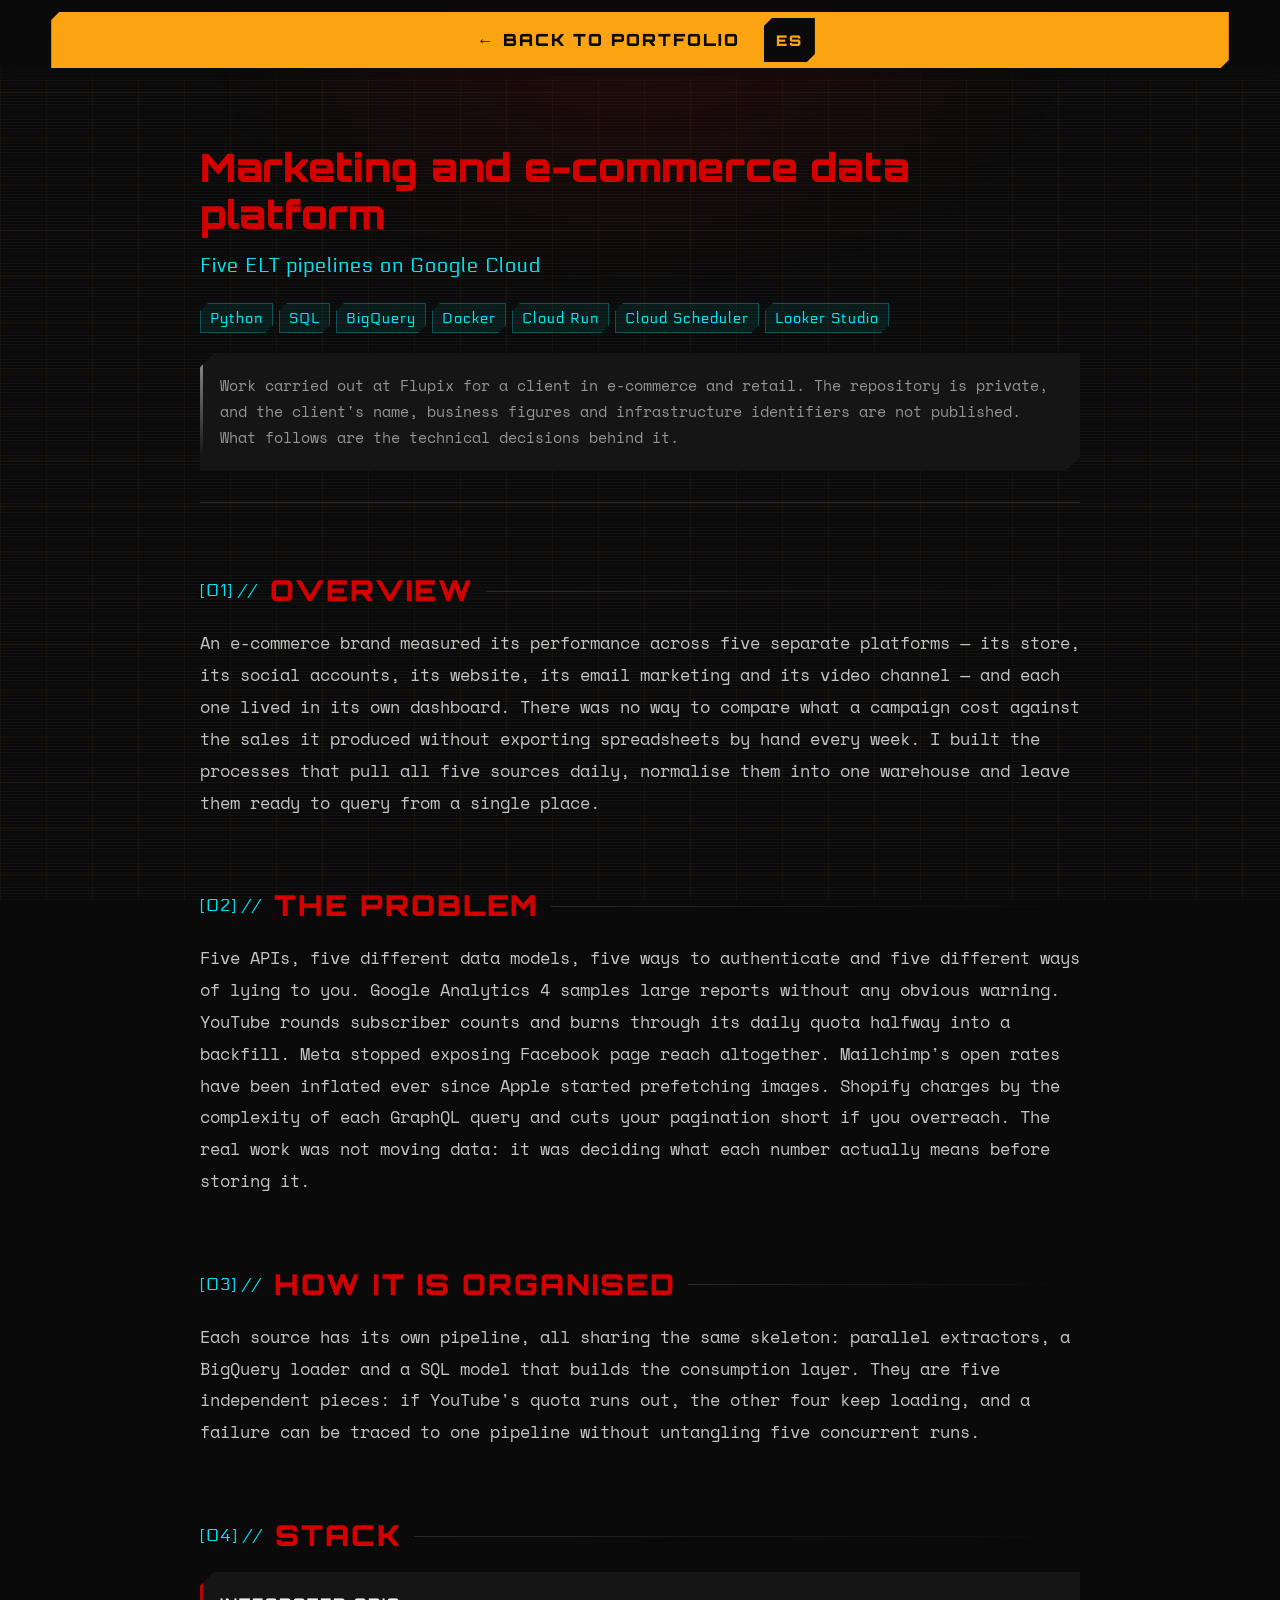
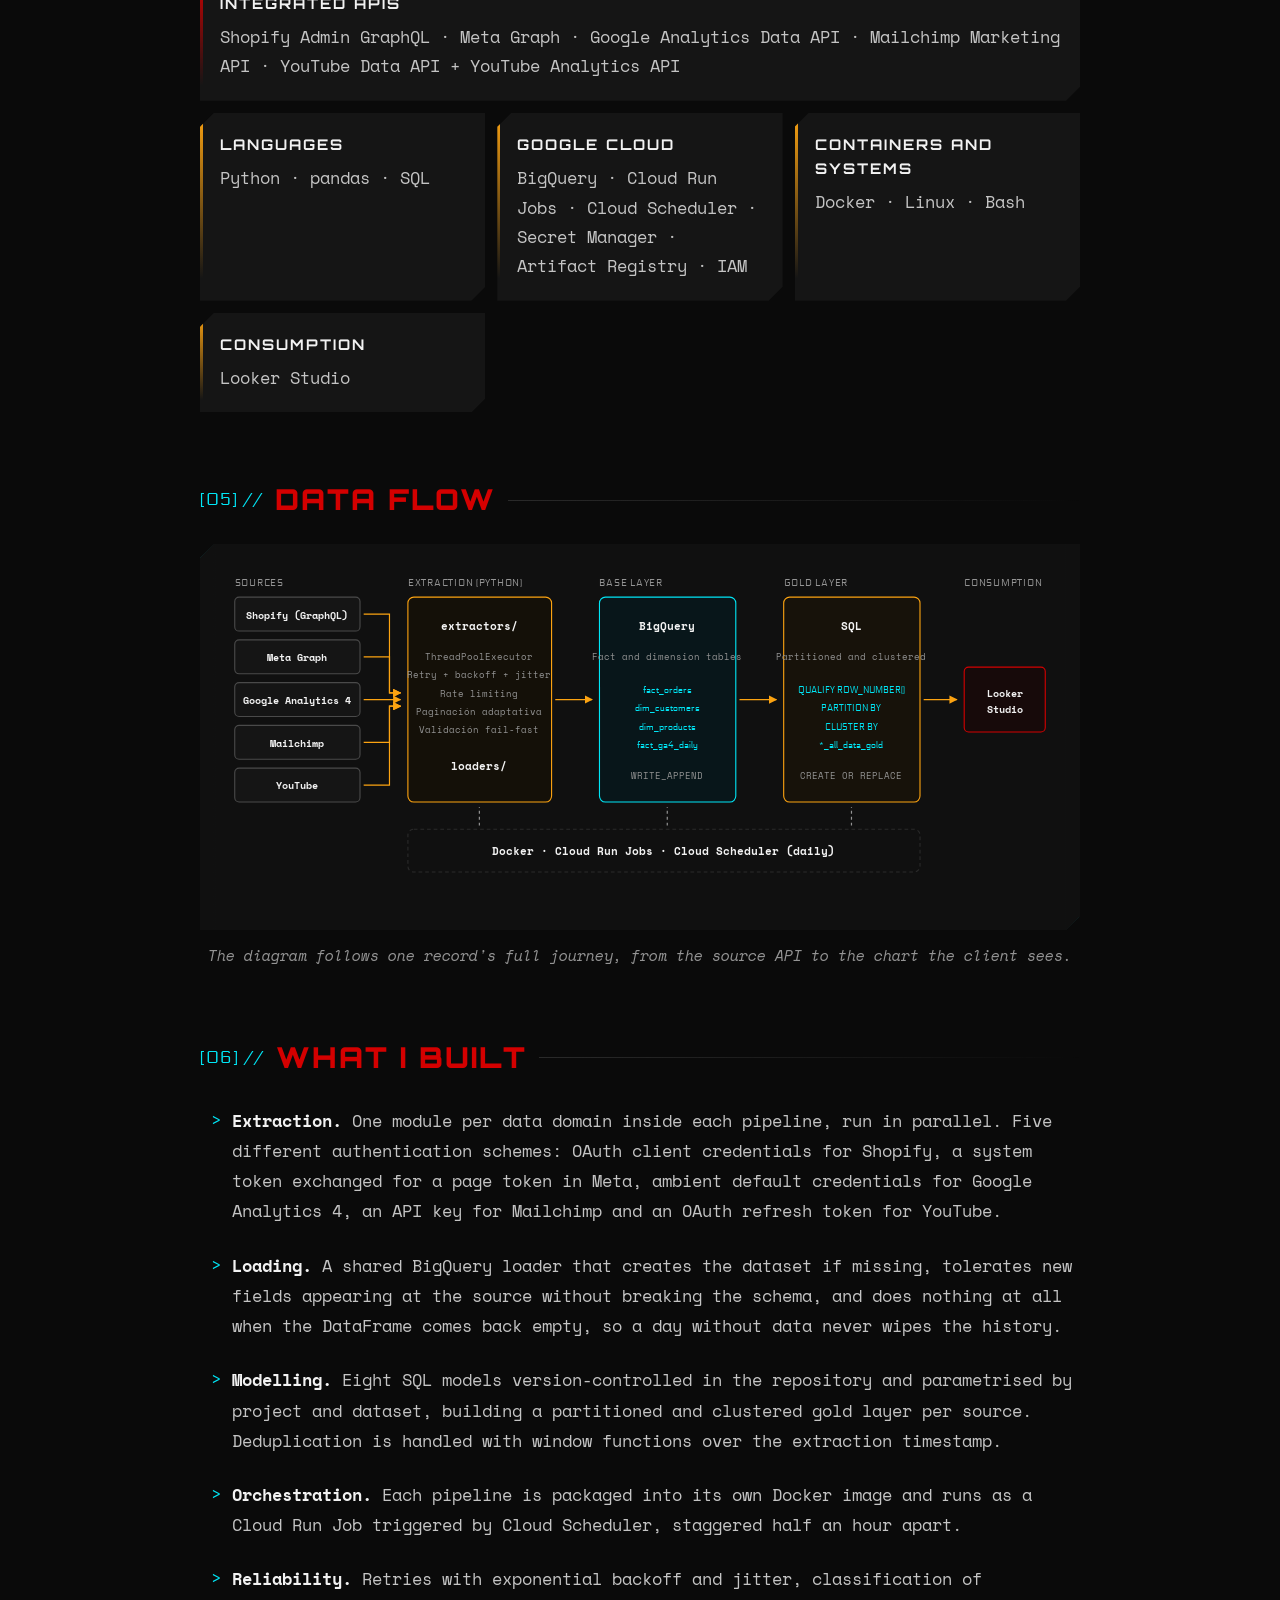
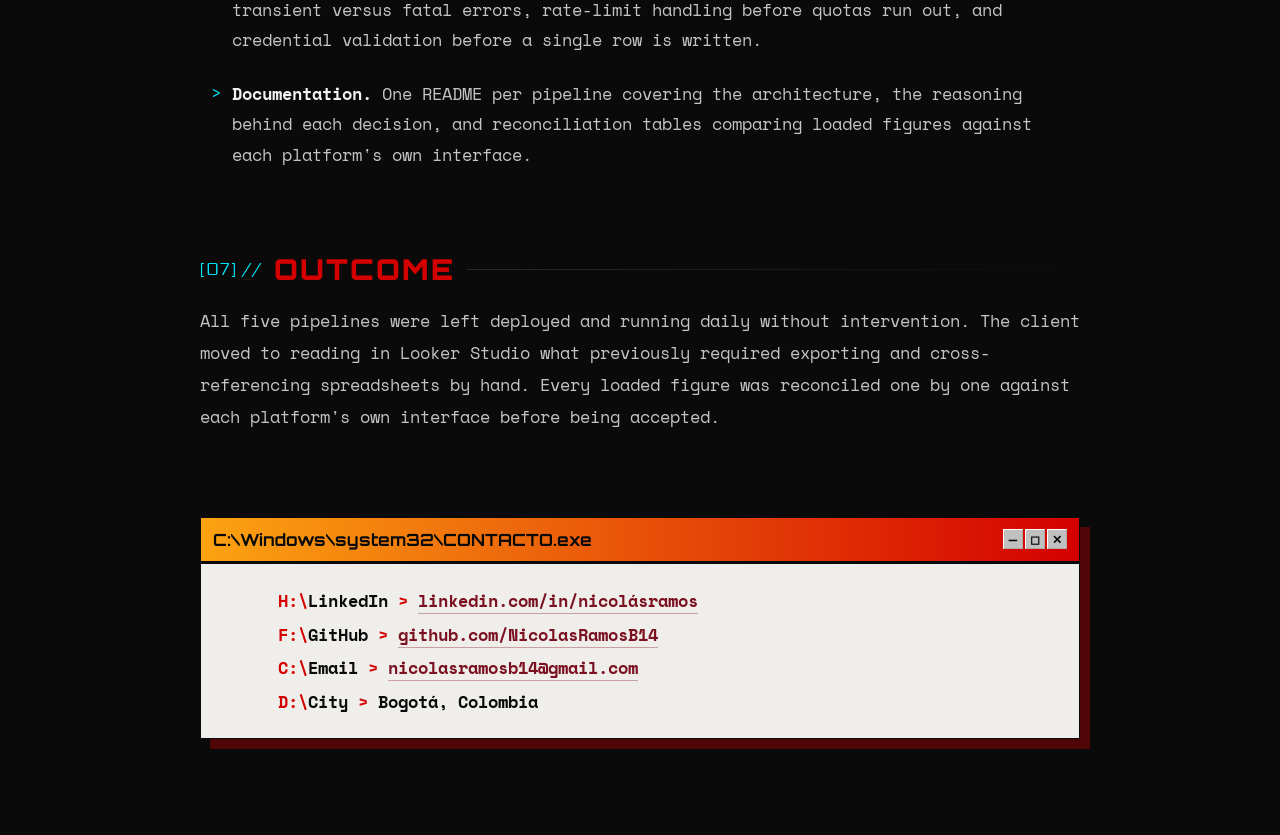
==== commit ac761349: "Version 2.0.5 - Cambios menores / se comento sección decisiones tecnicas y problemas encontrados en " ====
--- a/case-study.html
+++ b/case-study.html
@@ -226,7 +226,7 @@
             </ul>
         </section>
 
-        <!-- ================= Decisiones ================= -->
+        <!-- ================= Decisiones =================
         <section class="cs-block">
             <h2 data-i18n="cs.decisionsTitle">Decisiones técnicas</h2>
             <div class="cs-cards">
@@ -255,9 +255,9 @@
                     <p data-i18n="cs.dec6body"></p>
                 </article>
             </div>
-        </section>
-
-        <!-- ================= Problemas ================= -->
+        </section> -->
+
+        <!-- ================= Problemas =================
         <section class="cs-block">
             <h2 data-i18n="cs.challengesTitle">Problemas encontrados</h2>
             <div class="cs-cards">
@@ -286,18 +286,12 @@
                     <p data-i18n="cs.ch6body"></p>
                 </article>
             </div>
-        </section>
+        </section> -->
 
         <!-- ================= Resultado ================= -->
         <section class="cs-block">
             <h2 data-i18n="cs.outcomeTitle">Resultado</h2>
             <p data-i18n="cs.outcomeBody"></p>
-        </section>
-
-        <!-- ================= Límites ================= -->
-        <section class="cs-block cs-block-honest">
-            <h2 data-i18n="cs.notBuiltTitle">Qué no tiene</h2>
-            <p data-i18n="cs.notBuiltBody"></p>
         </section>
 
     </main>
--- a/styles.css
+++ b/styles.css
@@ -225,9 +225,8 @@
 
 .case-study {
     width: var(--container-narrow);
-    padding-bottom: var(--space-6);
-}
-
+    padding-bottom: var(--space-3);
+}
 
 /* ============================================================================
    4. MOTIVOS HUD
@@ -550,6 +549,7 @@
 .hero-text {
     width: 100%;
     text-align: center;
+    justify-content: center;
 }
 
 .hero-text > p {
@@ -564,7 +564,7 @@
     font-weight: 900;
     line-height: 1.05;
     letter-spacing: 1px;
-    margin-bottom: var(--space-2);
+    margin-bottom: var(--space-3);
 }
 
 .hero-role {
@@ -583,7 +583,7 @@
     font-size: var(--step-0);
     /* El justificado abría ríos de espacio en móvil: en una columna estrecha
        y con tipografía monoespaciada es especialmente visible. */
-    text-align: left;
+    text-align: justify;
     margin-bottom: var(--space-3);
 }
 
